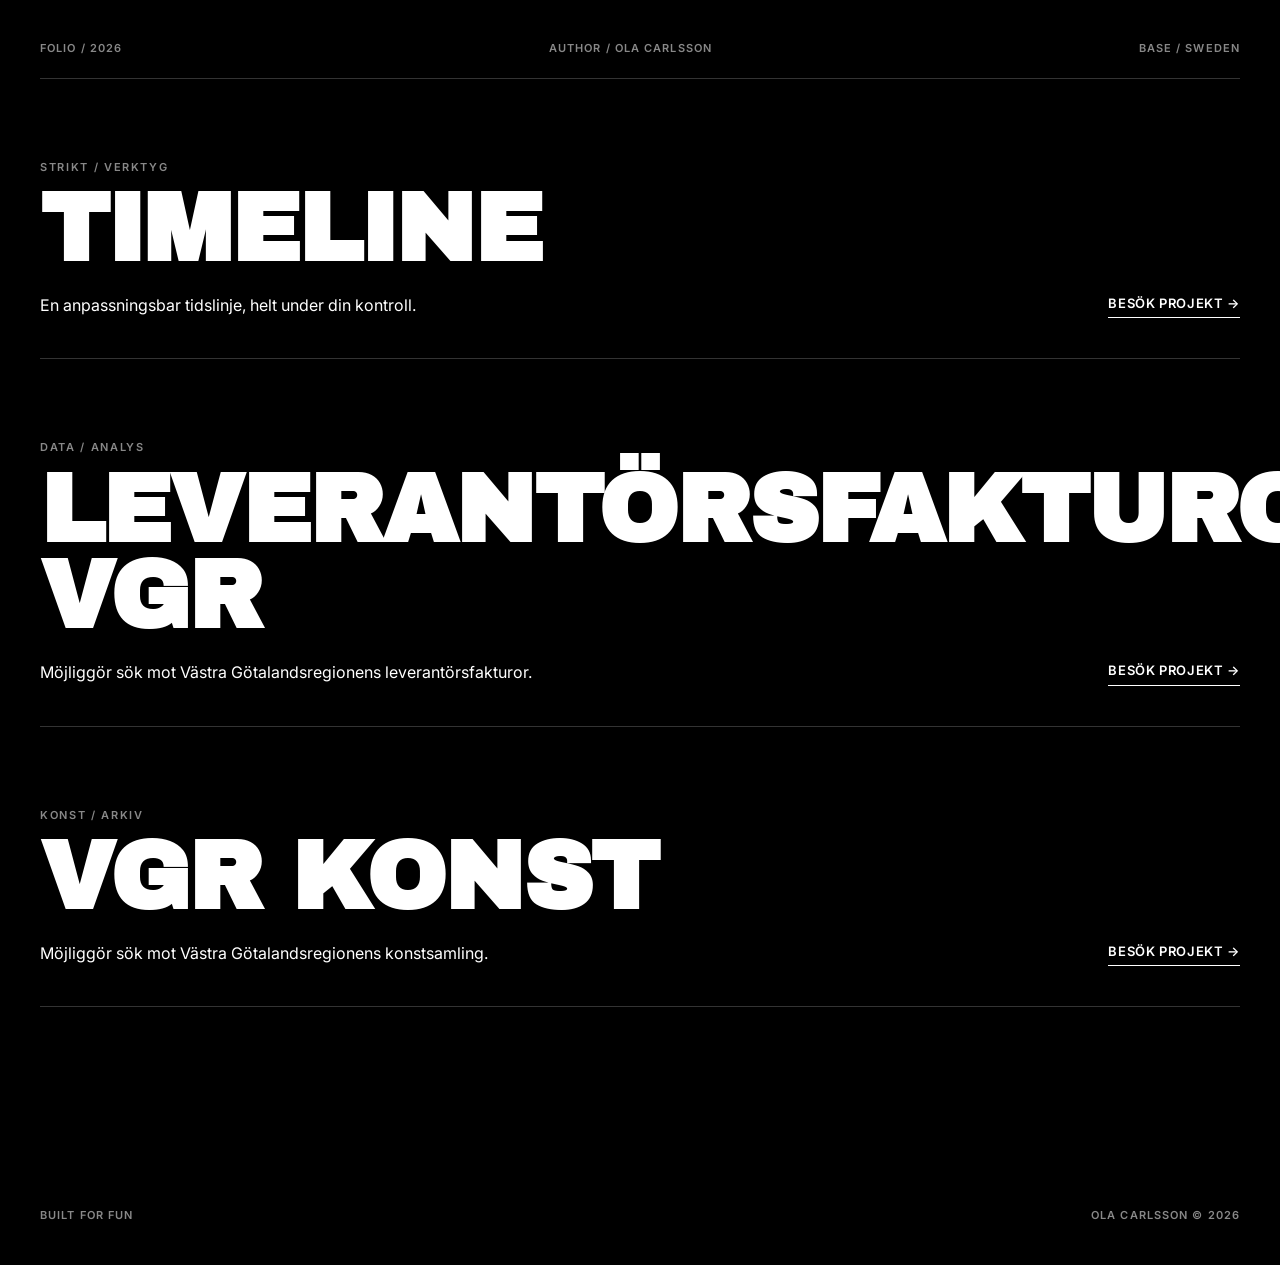
==== index.html @ 5a9cb12f "Add files via upload" ====
<!DOCTYPE html>
<html lang="sv">

<head>
    <meta charset="UTF-8">
    <meta name="viewport" content="width=device-width, initial-scale=1.0">
    <title>Ola Carlsson</title>
    <link rel="preconnect" href="https://fonts.googleapis.com">
    <link rel="preconnect" href="https://fonts.gstatic.com" crossorigin>
    <link href="https://fonts.googleapis.com/css2?family=Archivo+Black&family=Inter:wght@400;600&display=swap"
        rel="stylesheet">
    <link rel="stylesheet" href="style.css">
</head>

<body>
    <div class="site-wrapper">
        <header class="main-header">
            <div class="header-metadata">
                <span class="meta-item">FOLIO / 2026</span>
                <span class="meta-item">AUTHOR / OLA CARLSSON</span>
                <span class="meta-item">BASE / SWEDEN</span>
            </div>
            <div class="header-divider"></div>
        </header>

        <main class="project-stack">
            <article class="project-item">
                <a href="https://timeline.olacarlsson.com" target="_blank" class="project-link">
                    <header class="project-header">
                        <span class="project-type">STRIKT / VERKTYG</span>
                        <h2 class="project-title">TIMELINE</h2>
                    </header>
                    <div class="project-body">
                        <p class="project-description">En anpassningsbar tidslinje, helt under din kontroll.</p>
                        <span class="project-action">BESÖK PROJEKT →</span>
                    </div>
                </a>
                <div class="project-divider"></div>
            </article>

            <article class="project-item">
                <a href="https://leverantorsfakturor-vgr.olacarlsson.com" target="_blank" class="project-link">
                    <header class="project-header">
                        <span class="project-type">DATA / ANALYS</span>
                        <h2 class="project-title">LEVERANTÖRSFAKTUROR VGR</h2>
                    </header>
                    <div class="project-body">
                        <p class="project-description">Möjliggör sök mot Västra Götalandsregionens leverantörsfakturor.
                        </p>
                        <span class="project-action">BESÖK PROJEKT →</span>
                    </div>
                </a>
                <div class="project-divider"></div>
            </article>

            <article class="project-item">
                <a href="https://vgr-konst.olacarlsson.com" target="_blank" class="project-link">
                    <header class="project-header">
                        <span class="project-type">KONST / ARKIV</span>
                        <h2 class="project-title">VGR KONST</h2>
                    </header>
                    <div class="project-body">
                        <p class="project-description">Möjliggör sök mot Västra Götalandsregionens konstsamling.</p>
                        <span class="project-action">BESÖK PROJEKT →</span>
                    </div>
                </a>
                <div class="project-divider"></div>
            </article>
        </main>

        <footer class="main-footer">
            <div class="footer-metadata">
                <span class="meta-item">BUILT FOR FUN</span>
                <span class="meta-item">OLA CARLSSON © 2026</span>
            </div>
        </footer>
    </div>
</body>

</html>
---- style.css ----
:root {
    --bg: #000;
    --text: #fff;
    --text-muted: #888;
    --divider: rgba(255, 255, 255, 0.2);
    --font-heading: 'Archivo Black', sans-serif;
    --font-body: 'Inter', sans-serif;
}

* {
    margin: 0;
    padding: 0;
    box-sizing: border-box;
}

body {
    background-color: var(--bg);
    color: var(--text);
    font-family: var(--font-body);
    line-height: 1.6;
    -webkit-font-smoothing: antialiased;
}

.site-wrapper {
    max-width: 1400px;
    margin: 0 auto;
    padding: 40px;
}

/* Header */
.main-header {
    margin-bottom: 80px;
}

.header-metadata {
    display: flex;
    justify-content: space-between;
    font-size: 11px;
    font-weight: 600;
    letter-spacing: 0.1em;
    color: var(--text-muted);
    padding-bottom: 20px;
}

.header-divider {
    height: 1px;
    background-color: var(--divider);
}

/* Project Stack */
.project-stack {
    display: flex;
    flex-direction: column;
}

.project-item {
    margin-bottom: 80px;
}

.project-link {
    text-decoration: none;
    color: inherit;
    display: block;
    transition: opacity 0.3s ease;
}

.project-link:hover {
    opacity: 0.7;
}

.project-header {
    margin-bottom: 20px;
}

.project-type {
    display: block;
    font-size: 11px;
    font-weight: 600;
    letter-spacing: 0.15em;
    color: var(--text-muted);
    margin-bottom: 10px;
}

.project-title {
    font-family: var(--font-heading);
    font-size: clamp(2rem, 8vw, 6rem);
    line-height: 0.9;
    letter-spacing: -0.02em;
}

.project-body {
    display: flex;
    justify-content: space-between;
    align-items: flex-end;
    margin-top: 20px;
}

.project-description {
    font-size: 16px;
    max-width: 600px;
}

.project-action {
    font-size: 13px;
    font-weight: 600;
    letter-spacing: 0.05em;
    border-bottom: 1px solid var(--text);
    padding-bottom: 4px;
}

.project-divider {
    height: 1px;
    background-color: var(--divider);
    margin-top: 40px;
}

/* Footer */
.main-footer {
    margin-top: 80px;
    padding-top: 40px;
}

.footer-metadata {
    display: flex;
    justify-content: space-between;
    font-size: 11px;
    font-weight: 600;
    letter-spacing: 0.1em;
    color: var(--text-muted);
}

/* Responsive */
@media (max-width: 768px) {
    .site-wrapper {
        padding: 30px 20px;
    }

    .header-metadata {
        flex-direction: column;
        gap: 10px;
    }

    .project-body {
        flex-direction: column;
        align-items: flex-start;
        gap: 20px;
    }

    .project-title {
        font-size: 3rem;
    }

    .project-divider {
        margin-top: 30px;
    }
}
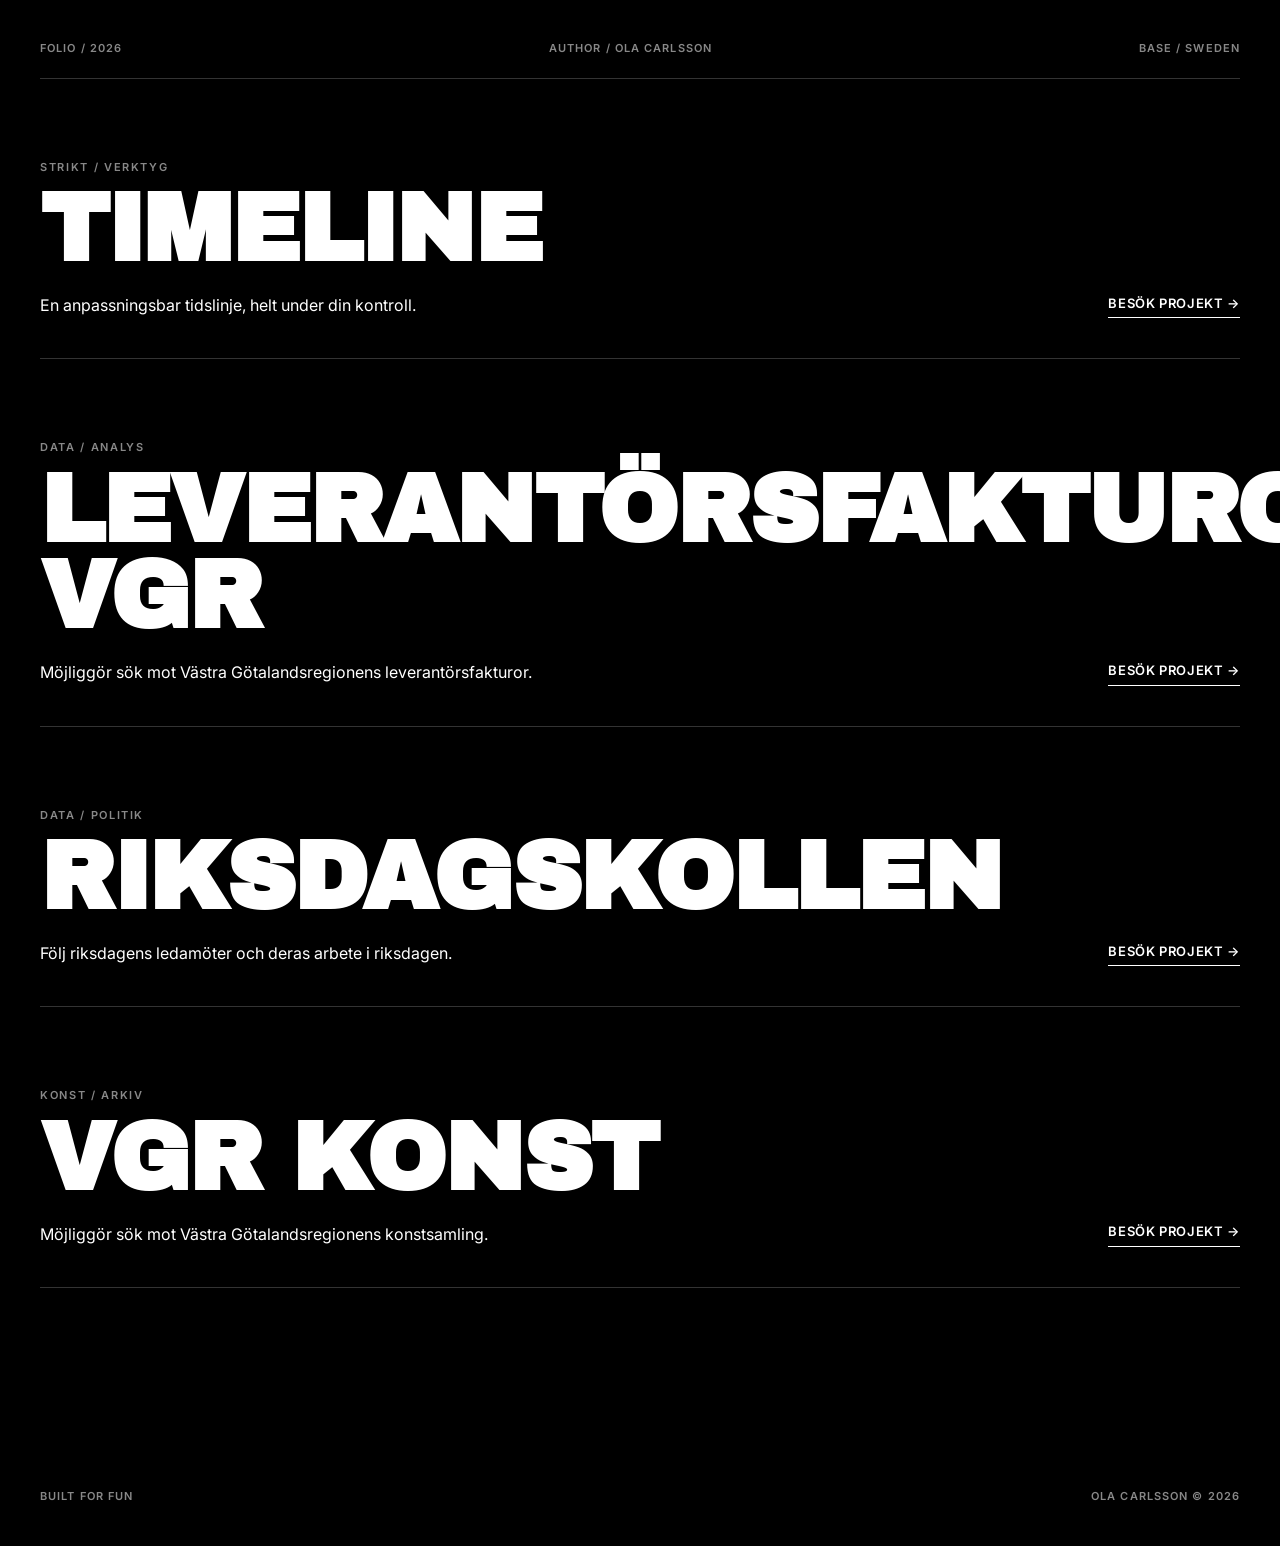
==== commit 1d3e266c: "Add Riksdagskollen project to portfolio https://claude.ai/code/session_01SDg3hjmvvqv9pKC79mKXTk" ====
--- a/index.html
+++ b/index.html
@@ -54,6 +54,20 @@
             </article>
 
             <article class="project-item">
+                <a href="https://riksdagskollen.olacarlsson.com" target="_blank" class="project-link">
+                    <header class="project-header">
+                        <span class="project-type">DATA / POLITIK</span>
+                        <h2 class="project-title">RIKSDAGSKOLLEN</h2>
+                    </header>
+                    <div class="project-body">
+                        <p class="project-description">Följ riksdagens ledamöter och deras arbete i riksdagen.</p>
+                        <span class="project-action">BESÖK PROJEKT →</span>
+                    </div>
+                </a>
+                <div class="project-divider"></div>
+            </article>
+
+            <article class="project-item">
                 <a href="https://vgr-konst.olacarlsson.com" target="_blank" class="project-link">
                     <header class="project-header">
                         <span class="project-type">KONST / ARKIV</span>
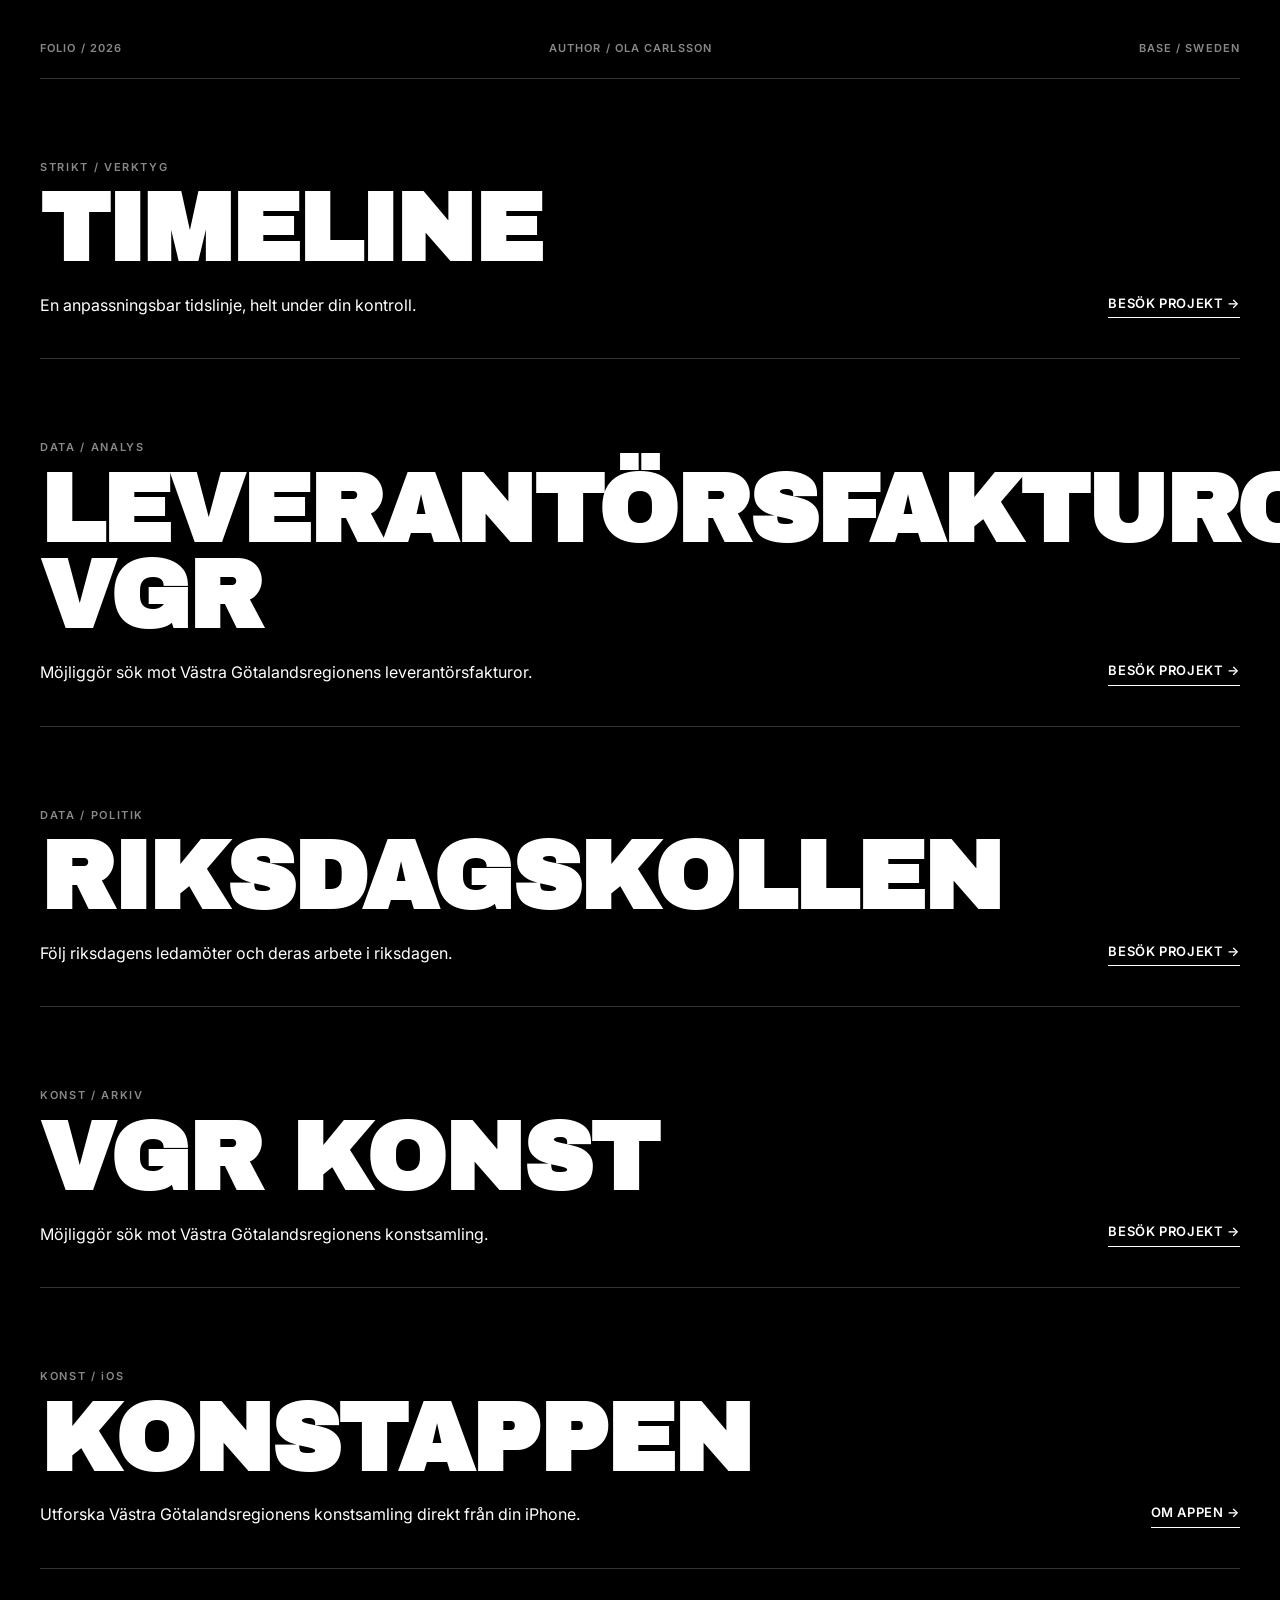
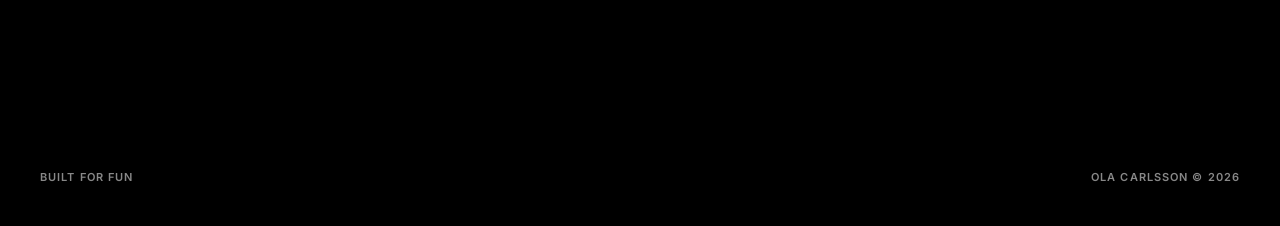
==== commit 3d5d430d: "Add konstappen support and marketing pages Adds four pages for Konstappen (iOS-app för VGR:s konstsa" ====
--- a/index.html
+++ b/index.html
@@ -80,6 +80,20 @@
                 </a>
                 <div class="project-divider"></div>
             </article>
+
+            <article class="project-item">
+                <a href="/konstappen/" class="project-link">
+                    <header class="project-header">
+                        <span class="project-type">KONST / iOS</span>
+                        <h2 class="project-title">KONSTAPPEN</h2>
+                    </header>
+                    <div class="project-body">
+                        <p class="project-description">Utforska Västra Götalandsregionens konstsamling direkt från din iPhone.</p>
+                        <span class="project-action">OM APPEN →</span>
+                    </div>
+                </a>
+                <div class="project-divider"></div>
+            </article>
         </main>
 
         <footer class="main-footer">
--- a/style.css
+++ b/style.css
@@ -19,6 +19,7 @@
     font-family: var(--font-body);
     line-height: 1.6;
     -webkit-font-smoothing: antialiased;
+    -webkit-tap-highlight-color: transparent;
 }
 
 .site-wrapper {
@@ -62,6 +63,7 @@
     color: inherit;
     display: block;
     transition: opacity 0.3s ease;
+    touch-action: manipulation;
 }
 
 .project-link:hover {
@@ -135,9 +137,23 @@
         padding: 30px 20px;
     }
 
+    .main-header {
+        margin-bottom: 40px;
+    }
+
     .header-metadata {
         flex-direction: column;
         gap: 10px;
+    }
+
+    .project-item {
+        margin-bottom: 40px;
+    }
+
+    .project-title {
+        font-size: clamp(1.5rem, 7vw, 3rem);
+        overflow-wrap: break-word;
+        word-break: break-word;
     }
 
     .project-body {
@@ -146,11 +162,17 @@
         gap: 20px;
     }
 
-    .project-title {
-        font-size: 3rem;
-    }
-
     .project-divider {
         margin-top: 30px;
     }
+
+    .main-footer {
+        margin-top: 40px;
+        padding-top: 20px;
+    }
+
+    .footer-metadata {
+        flex-direction: column;
+        gap: 10px;
+    }
 }
